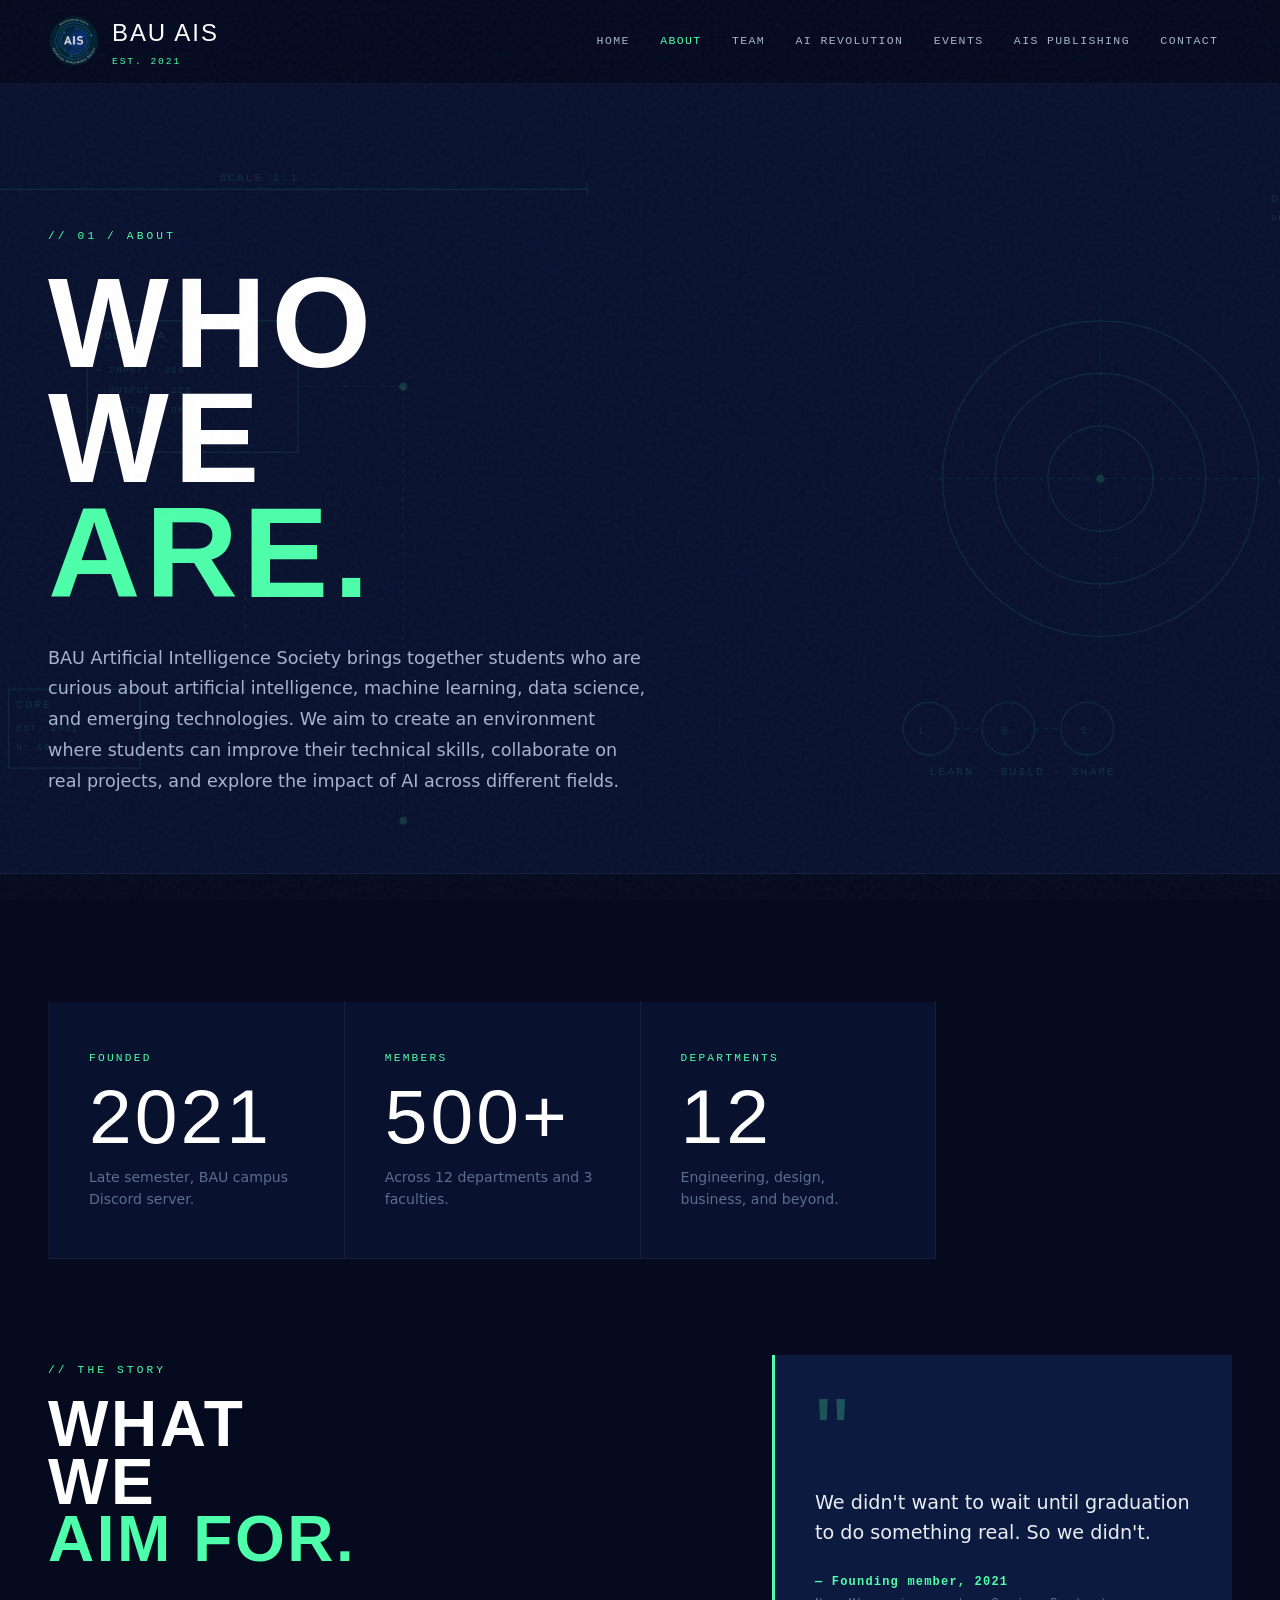
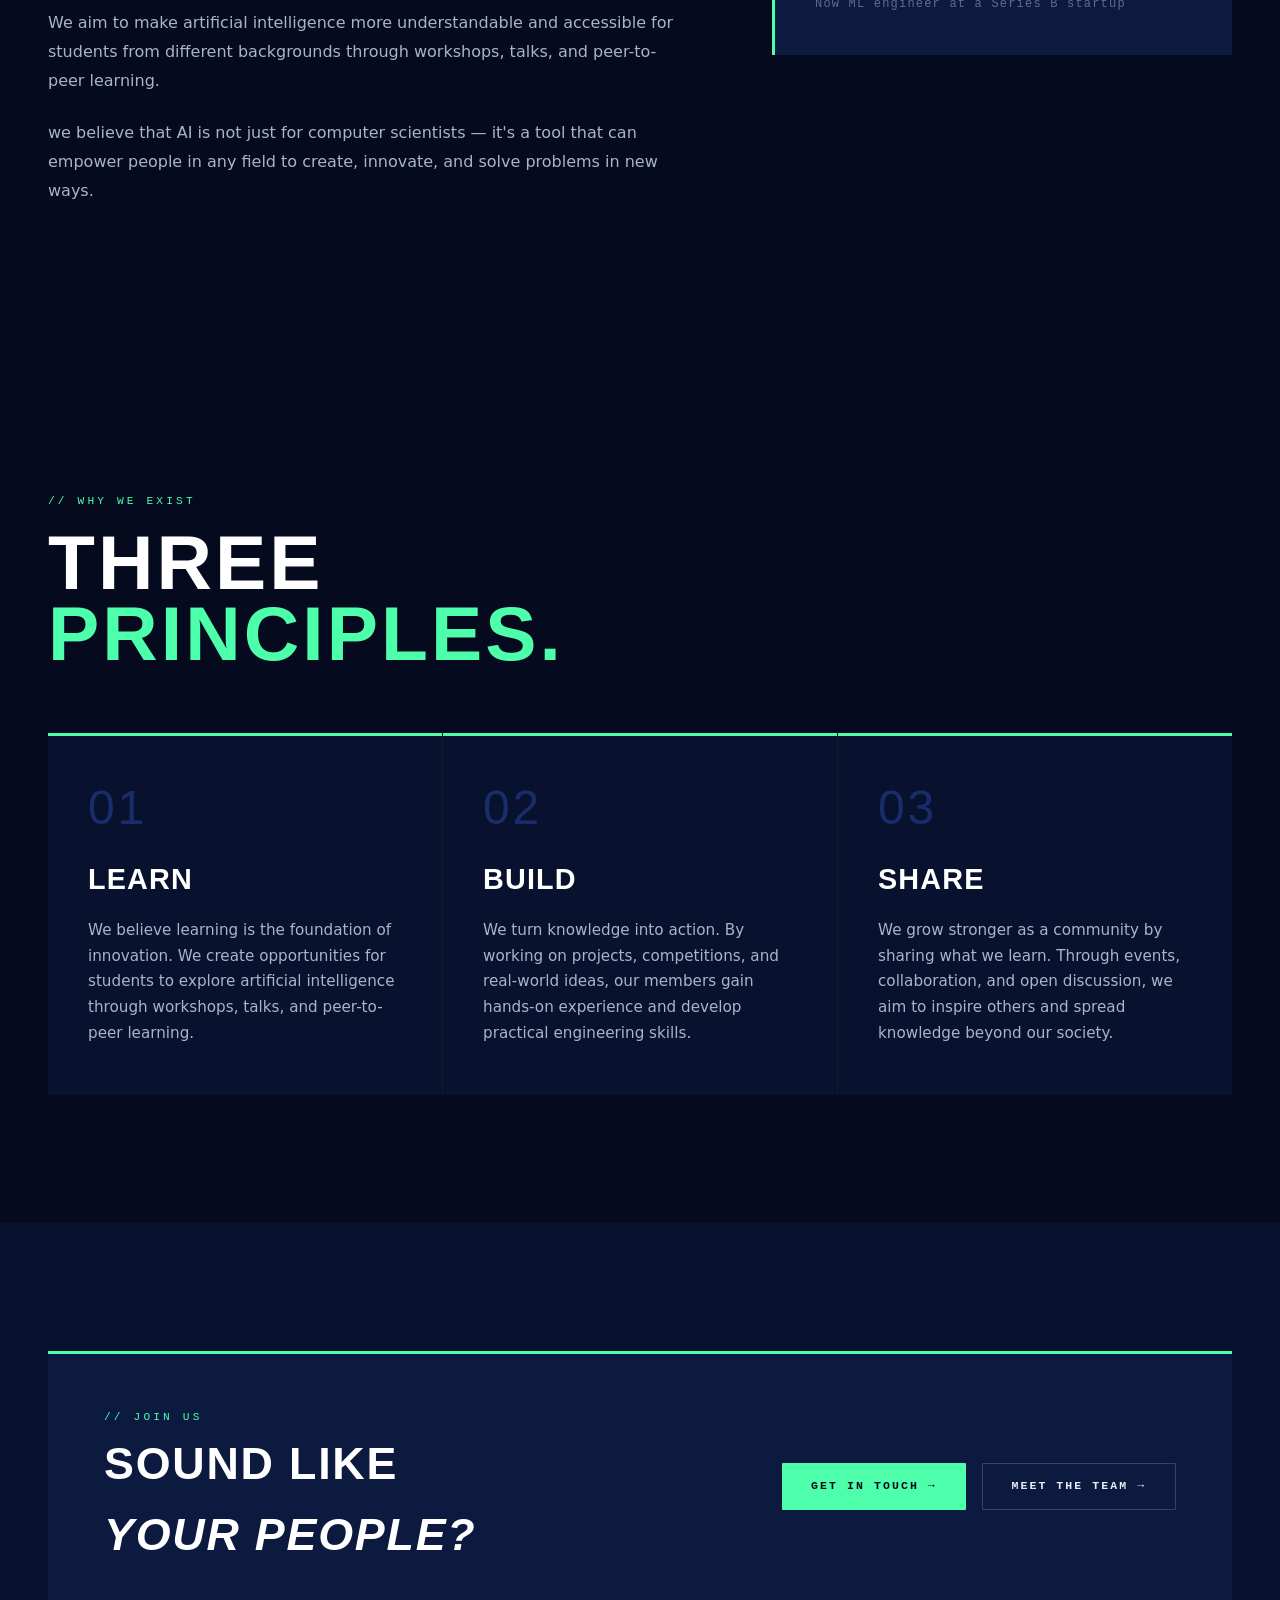
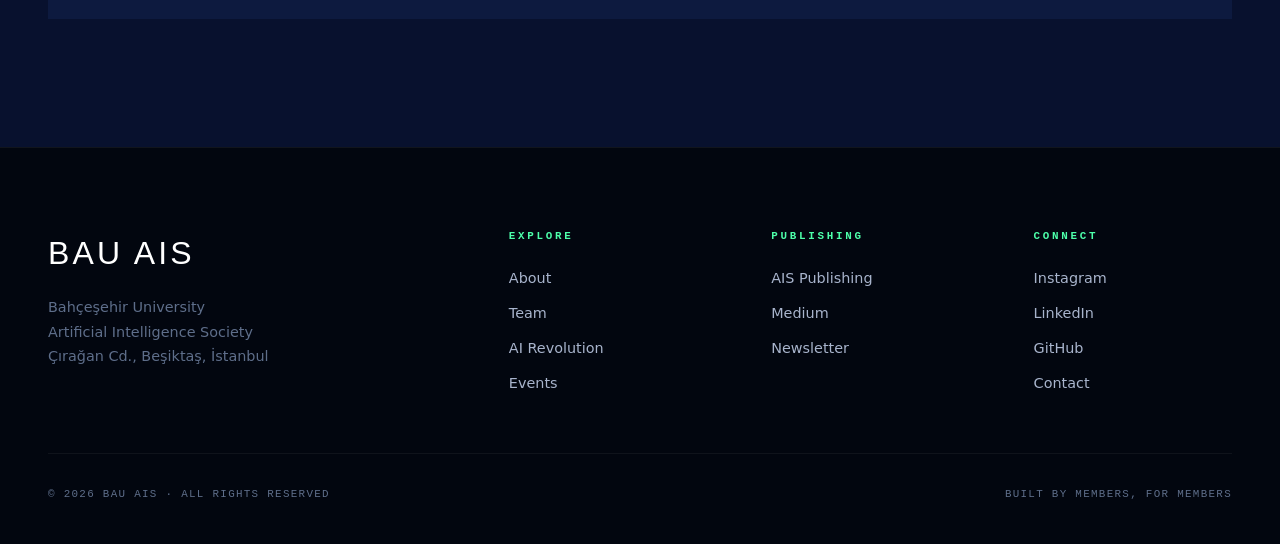
==== about.html @ 6ab99674 "Initial commit: BAU AIS website" ====
<!DOCTYPE html>
<html lang="en">
<head>
<meta charset="UTF-8">
<meta name="viewport" content="width=device-width, initial-scale=1.0">
<title>About — BAU AIS</title>
<link rel="stylesheet" href="styles.css">
<link rel="stylesheet" href="inner.css">
</head>
<body>
<header class="site-header">
  <div class="header-inner">
    <a href="index.html" class="logo">
      <span class="logo-mark"><img src="assets/logo.png" alt="BAU AIS"></span>
      <span>BAU AIS<small>Est. 2021</small></span>
    </a>
    <button class="nav-toggle" aria-label="Toggle nav"><svg viewBox="0 0 24 24" fill="none" stroke="currentColor" stroke-width="2"><line x1="3" y1="6" x2="21" y2="6"/><line x1="3" y1="12" x2="21" y2="12"/><line x1="3" y1="18" x2="21" y2="18"/></svg></button>
    <nav class="nav">
      <a href="index.html">Home</a><a href="about.html">About</a><a href="team.html">Team</a><a href="ai-revolution.html">AI Revolution</a><a href="events.html">Events</a><a href="publishing.html">AIS Publishing</a><a href="contact.html">Contact</a>
    </nav>
  </div>
</header>
<main>
  <!-- Blueprint background animation styles -->
  <style>
    .page-hero { position: relative; overflow: hidden; }
    .blueprint-bg {
      position: absolute; inset: 0; z-index: 0; pointer-events: none;
      opacity: 0.5;
    }
    .blueprint-bg svg { width: 100%; height: 100%; }
    .bp-line { stroke: rgba(77,255,170,0.15); stroke-width: 1; fill: none; stroke-dasharray: 3 4; }
    .bp-line-solid { stroke: rgba(77,255,170,0.18); stroke-width: 1; fill: none; }
    .bp-circle { stroke: rgba(77,255,170,0.2); stroke-width: 1; fill: none; }
    .bp-circle-fill { fill: rgba(77,255,170,0.3); }
    .bp-text { fill: rgba(77,255,170,0.25); font-family: 'JetBrains Mono', monospace; font-size: 9px; letter-spacing: 0.15em; text-transform: uppercase; }
    .bp-rotate-slow { transform-origin: center; animation: bpRotate 60s linear infinite; }
    .bp-rotate-rev { transform-origin: center; animation: bpRotate 80s linear infinite reverse; }
    .bp-pulse { animation: bpPulse 3s ease-in-out infinite; }
    @keyframes bpRotate { to { transform: rotate(360deg); } }
    @keyframes bpPulse { 0%,100% { opacity: 0.4; } 50% { opacity: 1; } }
    .page-hero > .container { position: relative; z-index: 1; }
  </style>

  <section class="page-hero">
    <div class="blueprint-bg">
      <svg viewBox="0 0 1200 600" preserveAspectRatio="xMidYMid slice" xmlns="http://www.w3.org/2000/svg">
        <!-- Grid -->
        <defs>
          <pattern id="bp-grid" width="60" height="60" patternUnits="userSpaceOnUse">
            <path d="M 60 0 L 0 0 0 60" fill="none" stroke="rgba(77,255,170,0.06)" stroke-width="0.5"/>
          </pattern>
        </defs>
        <rect width="1200" height="600" fill="url(#bp-grid)"/>

        <!-- Crosshair right side -->
        <g transform="translate(950,300)">
          <g class="bp-rotate-slow">
            <circle cx="0" cy="0" r="120" class="bp-circle"/>
            <circle cx="0" cy="0" r="80" class="bp-circle"/>
            <circle cx="0" cy="0" r="40" class="bp-circle"/>
            <line x1="-130" y1="0" x2="130" y2="0" class="bp-line"/>
            <line x1="0" y1="-130" x2="0" y2="130" class="bp-line"/>
          </g>
          <circle cx="0" cy="0" r="3" class="bp-circle-fill bp-pulse"/>
          <text x="135" y="5" class="bp-text">CENTER · 0,0</text>
        </g>

        <!-- Left side schematic -->
        <g transform="translate(180,180)">
          <rect x="0" y="0" width="160" height="100" class="bp-line-solid"/>
          <line x1="0" y1="20" x2="160" y2="20" class="bp-line"/>
          <text x="6" y="14" class="bp-text">MODULE_A</text>
          <text x="6" y="40" class="bp-text" style="font-size:7px">→ INPUT  : 256</text>
          <text x="6" y="55" class="bp-text" style="font-size:7px">→ OUTPUT : 128</text>
          <text x="6" y="70" class="bp-text" style="font-size:7px">→ STATUS : OK</text>
          <text x="6" y="85" class="bp-text" style="font-size:7px">→ V 2.1.0</text>
          <!-- Connections -->
          <line x1="160" y1="50" x2="240" y2="50" class="bp-line"/>
          <line x1="240" y1="50" x2="240" y2="380" class="bp-line"/>
          <circle cx="240" cy="50" r="3" class="bp-circle-fill"/>
          <circle cx="240" cy="380" r="3" class="bp-circle-fill"/>
        </g>

        <!-- Bottom left node -->
        <g transform="translate(120,460)">
          <rect x="0" y="0" width="100" height="60" class="bp-line-solid"/>
          <text x="6" y="14" class="bp-text">CORE</text>
          <text x="6" y="32" class="bp-text" style="font-size:7px">EST. 2021</text>
          <text x="6" y="46" class="bp-text" style="font-size:7px">N: 60+</text>
          <line x1="100" y1="30" x2="180" y2="30" class="bp-line"/>
          <line x1="180" y1="30" x2="180" y2="-100" class="bp-line"/>
        </g>

        <!-- Dimension lines at top -->
        <g transform="translate(60,80)">
          <line x1="0" y1="0" x2="500" y2="0" class="bp-line-solid"/>
          <line x1="0" y1="-5" x2="0" y2="5" class="bp-line-solid"/>
          <line x1="500" y1="-5" x2="500" y2="5" class="bp-line-solid"/>
          <text x="220" y="-6" class="bp-text">SCALE 1:1</text>
        </g>

        <!-- Coordinate marker -->
        <g transform="translate(1080,90)">
          <text x="0" y="0" class="bp-text">DWG.01 · ABOUT</text>
          <text x="0" y="14" class="bp-text" style="font-size:7px">REV.2026.04</text>
        </g>

        <!-- Bottom right schematic -->
        <g transform="translate(820,490)">
          <circle cx="0" cy="0" r="20" class="bp-circle"/>
          <circle cx="60" cy="0" r="20" class="bp-circle"/>
          <circle cx="120" cy="0" r="20" class="bp-circle"/>
          <line x1="20" y1="0" x2="40" y2="0" class="bp-line"/>
          <line x1="80" y1="0" x2="100" y2="0" class="bp-line"/>
          <text x="-8" y="4" class="bp-text" style="font-size:8px">L</text>
          <text x="55" y="4" class="bp-text" style="font-size:8px">B</text>
          <text x="115" y="4" class="bp-text" style="font-size:8px">S</text>
          <text x="0" y="35" class="bp-text">LEARN · BUILD · SHARE</text>
        </g>
      </svg>
    </div>
    <div class="container">
      <span class="eyebrow">// 01 / About</span>
      <h1>Who<br>We<br><em>Are.</em></h1>
      <p class="lede"> BAU Artificial Intelligence Society brings together students who are curious about
    artificial intelligence, machine learning, data science, and emerging technologies.
    We aim to create an environment where students can improve their technical skills,
    collaborate on real projects, and explore the impact of AI across different fields.
    </p>
    </div>
  </section>

  <section class="section-pad" style="background:var(--navy-900);">
    <div class="container">
      <div class="key-stats reveal-stagger">
        <div class="key-stat"><span class="ks-label">Founded</span><div class="ks-value">2021</div><p class="ks-note">Late semester, BAU campus Discord server.</p></div>
        <div class="key-stat"><span class="ks-label">Members</span><div class="ks-value">500+</div><p class="ks-note">Across 12 departments and 3 faculties.</p></div>
        <div class="key-stat"><span class="ks-label">Departments</span><div class="ks-value">12</div><p class="ks-note">Engineering, design, business, and beyond.</p></div>
      </div>

      <div class="story-grid reveal">
        <div class="story-text">
          <span class="eyebrow">// The Story</span>
          <h2>What<br>We<br><em>Aım For.</em></h2>
          <p> We aim to make artificial intelligence more understandable and accessible
        for students from different backgrounds through workshops, talks, and
        peer-to-peer learning. <strong></strong></p>
          <p>we believe that AI is not just for computer scientists — it's a tool that can empower people in any field to create, innovate, and solve problems in new ways.</p>
        </div>
        <div class="quote-card">
          <span class="quote-mark">"</span>
          <p>We didn't want to wait until graduation to do something real. So we didn't.</p>
          <div class="quote-attr"><strong>— Founding member, 2021</strong><span>Now ML engineer at a Series B startup</span></div>
        </div>
      </div>
    </div>
  </section>
 <!-----
  <section class="section-pad" style="background:var(--navy-800);">
    <div class="container">
      <div class="section-head reveal">
        <span class="eyebrow">// Timeline</span>
        <h2>How We<br><em>Got Here.</em></h2>
      </div>
      <div class="timeline reveal">
        <div class="tl-item"><div class="tl-year">2021</div><div class="tl-card"><h3>Founded</h3><p>Seven students, one Discord server, zero budget. We started with weekly paper readings and somehow kept showing up.</p></div></div>
        <div class="tl-item"><div class="tl-year">2022</div><div class="tl-card"><h3>First Bootcamp</h3><p>Our first ML bootcamp drew 40 students. We realized people were hungry for something practical — not just theory.</p></div></div>
        <div class="tl-item"><div class="tl-year">2024</div><div class="tl-card"><h3>AI Revolution I</h3><p>250 attendees. 10 talks. 3 workshops. We proved a student club could run a serious conference.</p></div></div>
        <div class="tl-item"><div class="tl-year">2025</div><div class="tl-card"><h3>AI Revolution II</h3><p>500+ attendees, 22 talks, 14 sponsors. Speakers from research labs and top Turkish tech companies.</p></div></div>
        <div class="tl-item highlight"><div class="tl-year">2026</div><div class="tl-card"><h3>AI Revolution III — Next.</h3><p>250-seat venue, international speakers, three research tracks. <a href="ai-revolution.html" style="color:var(--green);">See the program →</a></p></div></div>
      </div>
    </div>
  </section>
  ----->
 
  <section class="section-pad" style="background:var(--navy-900);">
    <div class="container">
      <div class="section-head reveal">
        <span class="eyebrow">// Why We Exist</span>
        <h2>Three<br><em>Principles.</em></h2>
      </div>
      <div class="mission-grid reveal-stagger">
        <div class="mission-item"><span class="mission-num">01</span><h3>Learn</h3><p>We believe learning is the foundation of innovation. We create opportunities
        for students to explore artificial intelligence through workshops, talks,
        and peer-to-peer learning.</p></div>
        <div class="mission-item"><span class="mission-num">02</span><h3>Build</h3><p>We turn knowledge into action. By working on projects, competitions, and
        real-world ideas, our members gain hands-on experience and develop practical
        engineering skills.</p></div>
        <div class="mission-item"><span class="mission-num">03</span><h3>Share</h3><p> We grow stronger as a community by sharing what we learn. Through events,
        collaboration, and open discussion, we aim to inspire others and spread
        knowledge beyond our society.</p></div>
      </div>
    </div>
  </section>

  <section class="section-pad" style="background:var(--navy-800);">
    <div class="container">
      <div class="inner-cta reveal">
        <div>
          <span class="eyebrow">// Join Us</span>
          <h2>Sound Like<br><em>Your People?</em></h2>
        </div>
        <div class="cta-actions">
          <a href="contact.html" class="btn-primary">Get in touch →</a>
          <a href="team.html" class="btn-ghost">Meet the team →</a>
        </div>
      </div>
    </div>
  </section>
</main>

<footer class="site-footer">
  <div class="footer-inner">
    <div class="footer-col"><div class="footer-brand">BAU AIS</div><address>Bahçeşehir University<br>Artificial Intelligence Society<br>Çırağan Cd., Beşiktaş, İstanbul</address></div>
    <div class="footer-col"><h4>Explore</h4><ul><li><a href="about.html">About</a></li><li><a href="team.html">Team</a></li><li><a href="ai-revolution.html">AI Revolution</a></li><li><a href="events.html">Events</a></li></ul></div>
    <div class="footer-col"><h4>Publishing</h4><ul><li><a href="publishing.html">AIS Publishing</a></li><li><a href="#">Medium</a></li><li><a href="#">Newsletter</a></li></ul></div>
    <div class="footer-col"><h4>Connect</h4><ul><li><a href="#">Instagram</a></li><li><a href="#">LinkedIn</a></li><li><a href="#">GitHub</a></li><li><a href="contact.html">Contact</a></li></ul></div>
  </div>
  <div class="footer-bottom"><span>© 2026 BAU AIS · All rights reserved</span><span>Built by members, for members</span></div>
</footer>
<script src="main.js"></script>
</body>
</html>
---- styles.css ----
/* ============================================
   BAU AIS — Global Stylesheet
   Font: Bebas Neue (display) + DM Sans (body) + JetBrains Mono
   Palette: Deep navy dominant, electric green accent
   ============================================ */

@import url('https://fonts.googleapis.com/css2?family=Bebas+Neue&family=DM+Sans:wght@300;400;500;600;700&family=JetBrains+Mono:wght@400;500;700&display=swap');

:root {
  /* ── Navy scale (dominant) ── */
  --navy-950: #02060f;
  --navy-900: #050a1f;
  --navy-800: #08112e;
  --navy-700: #0d1a3f;
  --navy-600: #122050;
  --navy-500: #1a2d6b;
  --navy-400: #243680;
  --navy-300: #2e4196;

  /* ── Accent ── */
  --green: #4dffaa;
  --green-dim: #2ecc7a;
  --green-glow: rgba(77,255,170,0.2);

  /* ── Neutrals ── */
  --white: #ffffff;
  --off-white: #e8edf5;
  --gray-300: #a8b4cc;
  --gray-500: #5e6e8a;
  --gray-700: #2d3a52;

  /* ── Typography ── */
  --font-display: 'Bebas Neue', 'Impact', sans-serif;
  --font-body: 'DM Sans', system-ui, sans-serif;
  --font-mono: 'JetBrains Mono', monospace;

  /* ── Layout ── */
  --container: 1280px;
  --gutter: clamp(1.25rem, 4vw, 3rem);
  --header-h: 84px;

  /* ── Easing ── */
  --ease: cubic-bezier(0.65, 0, 0.2, 1);
  --ease-out: cubic-bezier(0.16, 1, 0.3, 1);
}

/* ─────────────────── RESET ─────────────────── */
*, *::before, *::after { margin: 0; padding: 0; box-sizing: border-box; }
html { scroll-behavior: smooth; }
body {
  background: var(--navy-900);
  color: var(--off-white);
  font-family: var(--font-body);
  font-weight: 400;
  line-height: 1.6;
  overflow-x: hidden;
  -webkit-font-smoothing: antialiased;
}
a { color: inherit; text-decoration: none; }
img { display: block; max-width: 100%; }

/* ─────────────────── NOISE GRAIN ─────────────────── */
body::after {
  content: '';
  position: fixed;
  inset: 0;
  pointer-events: none;
  z-index: 9999;
  opacity: 0.04;
  background-image: url("data:image/svg+xml,%3Csvg viewBox='0 0 256 256' xmlns='http://www.w3.org/2000/svg'%3E%3Cfilter id='n'%3E%3CfeTurbulence type='fractalNoise' baseFrequency='0.85' numOctaves='4' stitchTiles='stitch'/%3E%3C/filter%3E%3Crect width='100%25' height='100%25' filter='url(%23n)'/%3E%3C/svg%3E");
}

/* ─────────────────── LAYOUT ─────────────────── */
main { padding-top: var(--header-h); }
.container {
  max-width: var(--container);
  margin: 0 auto;
  padding: 0 var(--gutter);
}
.section-pad { padding: clamp(5rem, 10vw, 9rem) 0; }

/* ─────────────────── HEADER ─────────────────── */
.site-header {
  position: fixed;
  top: 0; left: 0; right: 0;
  z-index: 100;
  height: var(--header-h);
  display: flex;
  align-items: center;
  padding: 0 var(--gutter);
  background: rgba(5, 10, 31, 0.8);
  backdrop-filter: blur(24px) saturate(150%);
  border-bottom: 1px solid rgba(255,255,255,0.04);
  transition: background 0.4s var(--ease), border-color 0.4s;
}
.site-header.scrolled {
  background: rgba(5, 10, 31, 0.97);
  border-bottom-color: rgba(255,255,255,0.08);
}
.header-inner {
  width: 100%;
  max-width: var(--container);
  margin: 0 auto;
  display: flex;
  align-items: center;
  justify-content: space-between;
  gap: 2rem;
}
.logo {
  display: flex;
  align-items: center;
  gap: 0.75rem;
  color: var(--white);
  font-family: var(--font-display);
  font-size: 1.5rem;
  letter-spacing: 0.08em;
}
.logo-mark {
  width: 52px; height: 52px;
  display: grid; place-items: center;
  flex-shrink: 0;
}
.logo-mark svg,
.logo-mark img { width: 100%; height: 100%; object-fit: contain; }
.logo small {
  display: block;
  font-family: var(--font-mono);
  font-size: 0.6rem;
  letter-spacing: 0.2em;
  color: var(--green);
  font-weight: 400;
  margin-top: 2px;
  text-transform: uppercase;
}
.nav { display: flex; align-items: center; gap: 0.2rem; }
.nav a {
  font-family: var(--font-mono);
  font-size: 0.72rem;
  font-weight: 500;
  letter-spacing: 0.12em;
  text-transform: uppercase;
  color: var(--gray-300);
  padding: 0.5rem 0.85rem;
  border-radius: 2px;
  transition: color 0.25s, background 0.25s;
}
.nav a:hover { color: var(--white); background: rgba(255,255,255,0.06); }
.nav a.active { color: var(--green); }
.nav-toggle {
  display: none;
  background: none;
  border: 1px solid rgba(255,255,255,0.15);
  color: var(--off-white);
  padding: 0.5rem 0.65rem;
  border-radius: 2px;
  cursor: pointer;
}
.nav-toggle svg { width: 20px; height: 20px; display: block; }
@media (max-width: 980px) {
  .nav-toggle { display: block; }
  .nav {
    position: fixed;
    top: var(--header-h); left: 0; right: 0;
    flex-direction: column; align-items: stretch; gap: 0;
    background: var(--navy-800);
    border-bottom: 1px solid rgba(255,255,255,0.08);
    padding: 0.5rem var(--gutter) 1rem;
    transform: translateY(-110%);
    transition: transform 0.4s var(--ease);
  }
  .nav.open { transform: translateY(0); }
  .nav a { padding: 0.85rem 0; border-bottom: 1px solid rgba(255,255,255,0.04); border-radius: 0; }
}

/* ─────────────────── PAGE HERO (inner pages) ─────────────────── */
.page-hero {
  padding: clamp(5rem, 12vw, 9rem) 0 clamp(3rem, 6vw, 5rem);
  background: var(--navy-800);
  border-bottom: 1px solid rgba(255,255,255,0.05);
}
.page-hero .eyebrow { display: block; margin-bottom: 1.2rem; }
.page-hero h1 {
  font-family: var(--font-display);
  font-size: clamp(3.5rem, 10vw, 8rem);
  line-height: 0.9;
  letter-spacing: 0.04em;
  color: var(--white);
  text-transform: uppercase;
}
.page-hero h1 em {
  font-style: normal;
  color: var(--green);
}
.page-hero .lede {
  margin-top: 2rem;
  max-width: 600px;
  font-size: clamp(1rem, 1.4vw, 1.1rem);
  color: var(--gray-300);
  line-height: 1.75;
  font-weight: 400;
}

/* ─────────────────── EYEBROW ─────────────────── */
.eyebrow {
  font-family: var(--font-mono);
  font-size: 0.7rem;
  letter-spacing: 0.28em;
  color: var(--green);
  text-transform: uppercase;
  font-weight: 500;
}

/* ─────────────────── SECTION HEAD ─────────────────── */
.section-head { margin-bottom: 4rem; }
.section-head h2 {
  font-family: var(--font-display);
  font-size: clamp(2.5rem, 6vw, 5rem);
  letter-spacing: 0.04em;
  line-height: 0.92;
  color: var(--white);
  text-transform: uppercase;
  margin-top: 1rem;
}
.section-head h2 em { font-style: normal; color: var(--green); }
.section-head p {
  margin-top: 1.5rem;
  max-width: 560px;
  color: var(--gray-300);
  font-size: 1rem;
  line-height: 1.7;
}

/* ─────────────────── BUTTONS ─────────────────── */
.btn-primary, .btn-ghost {
  display: inline-flex;
  align-items: center;
  gap: 0.6rem;
  padding: 0.85rem 1.8rem;
  font-family: var(--font-mono);
  font-size: 0.72rem;
  font-weight: 700;
  letter-spacing: 0.18em;
  text-transform: uppercase;
  border: none;
  cursor: pointer;
  transition: all 0.3s var(--ease);
  border-radius: 1px;
}
.btn-primary {
  background: var(--green);
  color: var(--navy-900);
}
.btn-primary:hover {
  background: #fff;
  transform: translateY(-2px);
  box-shadow: 0 8px 32px var(--green-glow);
}
.btn-ghost {
  background: transparent;
  color: var(--off-white);
  border: 1px solid rgba(255,255,255,0.18);
}
.btn-ghost:hover {
  border-color: var(--green);
  color: var(--green);
  transform: translateY(-2px);
}

/* ─────────────────── FOOTER ─────────────────── */
.site-footer {
  background: var(--navy-950);
  border-top: 1px solid rgba(255,255,255,0.06);
  padding: 5rem var(--gutter) 2.5rem;
}
.footer-inner {
  max-width: var(--container);
  margin: 0 auto;
  display: grid;
  grid-template-columns: 2fr 1fr 1fr 1fr;
  gap: 3rem 4rem;
}
@media (max-width: 768px) { .footer-inner { grid-template-columns: 1fr 1fr; gap: 2rem; } }
.footer-brand {
  font-family: var(--font-display);
  font-size: 2rem;
  letter-spacing: 0.1em;
  color: var(--white);
  margin-bottom: 1rem;
}
.footer-col p, .footer-col address {
  color: var(--gray-500);
  font-size: 0.9rem;
  line-height: 1.7;
  font-style: normal;
}
.footer-col h4 {
  font-family: var(--font-mono);
  font-size: 0.68rem;
  letter-spacing: 0.25em;
  color: var(--green);
  text-transform: uppercase;
  margin-bottom: 1.2rem;
  font-weight: 700;
}
.footer-col ul { list-style: none; }
.footer-col li { margin-bottom: 0.6rem; }
.footer-col a { color: var(--gray-300); font-size: 0.9rem; transition: color 0.2s; }
.footer-col a:hover { color: var(--green); }
.footer-bottom {
  max-width: var(--container);
  margin: 3rem auto 0;
  padding-top: 2rem;
  border-top: 1px solid rgba(255,255,255,0.05);
  display: flex;
  justify-content: space-between;
  flex-wrap: wrap;
  gap: 1rem;
  font-family: var(--font-mono);
  font-size: 0.68rem;
  letter-spacing: 0.12em;
  color: var(--gray-500);
  text-transform: uppercase;
}

/* ─────────────────── LIVE DOT ─────────────────── */
.live-dot {
  display: inline-block;
  width: 7px; height: 7px;
  border-radius: 50%;
  background: var(--green);
  box-shadow: 0 0 10px var(--green);
  animation: blink 2s ease-in-out infinite;
  vertical-align: middle;
}
@keyframes blink {
  0%, 100% { opacity: 1; }
  50% { opacity: 0.3; }
}

/* ─────────────────── REVEAL ─────────────────── */
.reveal {
  opacity: 0;
  transform: translateY(36px);
  transition: opacity 0.9s var(--ease-out), transform 0.9s var(--ease-out);
}
.reveal.in { opacity: 1; transform: none; }
.reveal-stagger > * {
  opacity: 0;
  transform: translateY(24px);
  transition: opacity 0.8s var(--ease-out), transform 0.8s var(--ease-out);
}
.reveal-stagger.in > * { opacity: 1; transform: none; }
.reveal-stagger.in > *:nth-child(1) { transition-delay: 0.05s; }
.reveal-stagger.in > *:nth-child(2) { transition-delay: 0.15s; }
.reveal-stagger.in > *:nth-child(3) { transition-delay: 0.25s; }
.reveal-stagger.in > *:nth-child(4) { transition-delay: 0.35s; }
.reveal-stagger.in > *:nth-child(5) { transition-delay: 0.45s; }
.reveal-stagger.in > *:nth-child(6) { transition-delay: 0.55s; }

/* ─────────────────── SCROLLBAR ─────────────────── */
::-webkit-scrollbar { width: 6px; }
::-webkit-scrollbar-track { background: var(--navy-900); }
::-webkit-scrollbar-thumb { background: var(--navy-500); border-radius: 0; }
::-webkit-scrollbar-thumb:hover { background: var(--green); }
::selection { background: var(--green); color: var(--navy-900); }
---- inner.css ----
/* ============================================
   BAU AIS — Inner pages shared styles
   ============================================ */

/* ─────────────────── ABOUT — KEY STATS ─────────────────── */
.key-stats {
  display: grid;
  grid-template-columns: repeat(4, 1fr);
  border-left: 1px solid rgba(255,255,255,0.06);
  margin-bottom: 6rem;
}
@media (max-width: 900px) { .key-stats { grid-template-columns: 1fr 1fr; } }
.key-stat {
  padding: 3rem 2.5rem;
  border-right: 1px solid rgba(255,255,255,0.06);
  border-bottom: 1px solid rgba(255,255,255,0.06);
  background: var(--navy-800);
  transition: background 0.3s;
}
.key-stat:hover { background: var(--navy-700); }
.ks-value {
  font-family: var(--font-display);
  font-size: clamp(3rem, 6vw, 5.5rem);
  letter-spacing: 0.04em;
  line-height: 1;
  color: var(--white);
}
.ks-label {
  font-family: var(--font-mono);
  font-size: 0.7rem;
  letter-spacing: 0.2em;
  text-transform: uppercase;
  color: var(--green);
  margin-bottom: 0.6rem;
  display: block;
}
.ks-note { color: var(--gray-500); font-size: 0.88rem; margin-top: 0.8rem; line-height: 1.5; }

/* ─────────────────── ABOUT — STORY ─────────────────── */
.story-grid {
  display: grid;
  grid-template-columns: 1.4fr 1fr;
  gap: 5rem;
  align-items: start;
}
@media (max-width: 900px) { .story-grid { grid-template-columns: 1fr; gap: 3rem; } }
.story-text h2 {
  font-family: var(--font-display);
  font-size: clamp(2.5rem, 5vw, 4.5rem);
  letter-spacing: 0.04em;
  line-height: 0.9;
  color: var(--white);
  text-transform: uppercase;
  margin: 1rem 0 2.5rem;
}
.story-text h2 em { font-style: normal; color: var(--green); }
.story-text p { color: var(--gray-300); font-size: 1rem; line-height: 1.8; margin-bottom: 1.5rem; }
.story-text strong { color: var(--off-white); font-weight: 600; }

.quote-card {
  background: var(--navy-700);
  border-left: 3px solid var(--green);
  padding: 2.5rem;
  position: relative;
}
.quote-mark {
  font-family: var(--font-display);
  font-size: 6rem;
  line-height: 0.8;
  color: var(--green);
  opacity: 0.25;
  display: block;
  margin-bottom: 1rem;
}
.quote-card p {
  font-size: 1.2rem;
  line-height: 1.6;
  color: var(--off-white);
  font-weight: 500;
  margin-bottom: 1.5rem;
}
.quote-attr { font-family: var(--font-mono); font-size: 0.75rem; letter-spacing: 0.1em; }
.quote-attr strong { color: var(--green); }
.quote-attr span { color: var(--gray-500); display: block; margin-top: 0.2rem; }

/* ─────────────────── ABOUT — TIMELINE ─────────────────── */
.tl-item {
  display: grid;
  grid-template-columns: 120px 1fr;
  gap: 3rem;
  padding: 2.5rem 0;
  border-top: 1px solid rgba(255,255,255,0.06);
  transition: padding 0.3s;
}
.tl-item:last-child { border-bottom: 1px solid rgba(255,255,255,0.06); }
.tl-item:hover { padding-left: 1rem; }
.tl-item.highlight .tl-year { color: var(--green); }
.tl-item.highlight .tl-card h3 { color: var(--green); }
.tl-year {
  font-family: var(--font-display);
  font-size: 2.5rem;
  letter-spacing: 0.04em;
  color: var(--navy-400);
  align-self: start;
  line-height: 1;
}
.tl-card h3 {
  font-family: var(--font-display);
  font-size: 1.8rem;
  letter-spacing: 0.04em;
  color: var(--white);
  text-transform: uppercase;
  margin-bottom: 0.5rem;
}
.tl-card p { color: var(--gray-300); line-height: 1.65; font-size: 0.95rem; }
@media (max-width: 640px) { .tl-item { grid-template-columns: 1fr; gap: 0.8rem; } }

/* ─────────────────── ABOUT — MISSION ─────────────────── */
.mission-grid {
  display: grid;
  grid-template-columns: repeat(3, 1fr);
  gap: 1px;
  background: rgba(255,255,255,0.06);
}
@media (max-width: 900px) { .mission-grid { grid-template-columns: 1fr; } }
.mission-item {
  padding: 3rem 2.5rem;
  background: var(--navy-800);
  border-top: 3px solid var(--green);
  transition: background 0.3s;
}
.mission-item:hover { background: var(--navy-700); }
.mission-num {
  font-family: var(--font-display);
  font-size: 3rem;
  letter-spacing: 0.06em;
  color: var(--navy-500);
  display: block;
  line-height: 1;
  margin-bottom: 1.5rem;
}
.mission-item h3 {
  font-family: var(--font-display);
  font-size: 1.8rem;
  letter-spacing: 0.04em;
  color: var(--white);
  text-transform: uppercase;
  margin-bottom: 1rem;
}
.mission-item p { color: var(--gray-300); line-height: 1.7; font-size: 0.95rem; }

/* ─────────────────── INNER CTA ─────────────────── */
.inner-cta {
  display: flex;
  align-items: center;
  justify-content: space-between;
  gap: 2rem;
  padding: 3rem 3.5rem;
  background: var(--navy-700);
  border-top: 3px solid var(--green);
  flex-wrap: wrap;
}
.inner-cta h2 {
  font-family: var(--font-display);
  font-size: clamp(1.8rem, 3.5vw, 3rem);
  letter-spacing: 0.04em;
  color: var(--white);
  text-transform: uppercase;
}
.cta-actions { display: flex; gap: 1rem; flex-wrap: wrap; }

/* ─────────────────── TEAM ─────────────────── */
.team-grid {
  display: grid;
  grid-template-columns: repeat(auto-fill, minmax(260px, 1fr));
  gap: 1px;
  background: rgba(255,255,255,0.06);
}
.team-card {
  background: var(--navy-800);
  padding: 2.5rem 2rem;
  transition: background 0.3s;
  position: relative;
  overflow: hidden;
}
.team-card::before {
  content: '';
  position: absolute;
  top: 0; left: 0; right: 0;
  height: 3px;
  background: var(--green);
  transform: scaleX(0);
  transform-origin: left;
  transition: transform 0.4s var(--ease);
}
.team-card:hover { background: var(--navy-700); }
.team-card:hover::before { transform: scaleX(1); }
.tc-avatar {
  width: 72px; height: 72px;
  border-radius: 0;
  background: var(--navy-600);
  border: 1px solid rgba(255,255,255,0.08);
  display: grid;
  place-items: center;
  font-family: var(--font-display);
  font-size: 1.8rem;
  letter-spacing: 0.04em;
  color: var(--green);
  margin-bottom: 1.5rem;
}
.tc-name { font-family: var(--font-display); font-size: 1.5rem; letter-spacing: 0.04em; color: var(--white); margin-bottom: 0.2rem; text-transform: uppercase; }
.tc-role { font-family: var(--font-mono); font-size: 0.68rem; letter-spacing: 0.15em; color: var(--green); text-transform: uppercase; margin-bottom: 1rem; }
.tc-bio { color: var(--gray-300); font-size: 0.88rem; line-height: 1.6; margin-bottom: 1.2rem; }
.tc-links { display: flex; gap: 0.6rem; }
.tc-links a {
  display: grid; place-items: center;
  width: 30px; height: 30px;
  border: 1px solid rgba(255,255,255,0.1);
  color: var(--gray-500);
  transition: all 0.25s;
}
.tc-links a:hover { color: var(--green); border-color: var(--green); }
.tc-links svg { width: 13px; height: 13px; }
.team-section-title {
  font-family: var(--font-display);
  font-size: clamp(1.5rem, 3vw, 2.5rem);
  letter-spacing: 0.06em;
  color: var(--white);
  text-transform: uppercase;
  margin: 5rem 0 1px;
  padding: 2rem 2.5rem;
  background: var(--navy-700);
  border-left: 3px solid var(--green);
  display: flex;
  align-items: baseline;
  justify-content: space-between;
  gap: 1rem;
}
.team-section-title small {
  font-family: var(--font-mono);
  font-size: 0.68rem;
  font-weight: 400;
  letter-spacing: 0.18em;
  color: var(--green);
  text-transform: uppercase;
}

/* ─────────────────── AI REVOLUTION ─────────────────── */
.summit-hero { background: var(--navy-800); }
.summit-bg::before {
  content: '';
  position: absolute;
  inset: 0;
  background-image:
    linear-gradient(rgba(255,255,255,0.025) 1px, transparent 1px),
    linear-gradient(90deg, rgba(255,255,255,0.025) 1px, transparent 1px);
  background-size: 60px 60px;
}
.summit-meta {
  display: flex;
  gap: 0;
  flex-wrap: wrap;
  margin-top: 3rem;
  border: 1px solid rgba(255,255,255,0.07);
  border-left: none;
}
.sm-item {
  display: flex;
  flex-direction: column;
  padding: 1.5rem 2rem;
  border-left: 1px solid rgba(255,255,255,0.07);
  border-right: none;
}
.sm-item strong {
  font-family: var(--font-mono);
  font-size: 0.65rem;
  letter-spacing: 0.22em;
  color: var(--gray-500);
  text-transform: uppercase;
  font-weight: 400;
  margin-bottom: 0.4rem;
}
.sm-item span {
  font-family: var(--font-display);
  font-size: 1.5rem;
  letter-spacing: 0.04em;
  color: var(--white);
}

.tracks {
  display: grid;
  grid-template-columns: repeat(3, 1fr);
  gap: 1px;
  background: rgba(255,255,255,0.06);
}
@media (max-width: 900px) { .tracks { grid-template-columns: 1fr; } }
.track {
  padding: 2.5rem 2.5rem;
  background: var(--navy-800);
  border-top: 3px solid var(--green);
  transition: background 0.3s;
}
.track:hover { background: var(--navy-700); }
.track-tag {
  font-family: var(--font-mono);
  font-size: 0.68rem;
  letter-spacing: 0.2em;
  color: var(--green);
  text-transform: uppercase;
  margin-bottom: 1rem;
  display: block;
}
.track h3 {
  font-family: var(--font-display);
  font-size: 1.8rem;
  letter-spacing: 0.04em;
  color: var(--white);
  text-transform: uppercase;
  margin-bottom: 1rem;
}
.track p { color: var(--gray-300); font-size: 0.92rem; line-height: 1.65; margin-bottom: 1rem; }
.track ul { list-style: none; padding: 0; }
.track li {
  color: var(--gray-500);
  font-size: 0.88rem;
  padding: 0.5rem 0;
  border-top: 1px solid rgba(255,255,255,0.05);
  display: flex;
  align-items: baseline;
  gap: 0.5rem;
}
.track li::before { content: '—'; color: var(--green); flex-shrink: 0; font-size: 0.75rem; }

.past-summit {
  display: grid;
  grid-template-columns: 160px 1fr;
  gap: 4rem;
  padding: 3.5rem 0;
  border-top: 1px solid rgba(255,255,255,0.06);
}
.past-summit:last-child { border-bottom: 1px solid rgba(255,255,255,0.06); }
@media (max-width: 768px) { .past-summit { grid-template-columns: 1fr; gap: 1.5rem; } }
.ps-year {
  font-family: var(--font-display);
  font-size: 5rem;
  letter-spacing: 0.04em;
  color: var(--navy-500);
  line-height: 0.9;
}
.ps-content h3 {
  font-family: var(--font-display);
  font-size: clamp(1.8rem, 3.5vw, 2.8rem);
  letter-spacing: 0.04em;
  color: var(--white);
  text-transform: uppercase;
  margin-bottom: 1rem;
}
.ps-content p { color: var(--gray-300); font-size: 0.98rem; line-height: 1.7; margin-bottom: 1.5rem; }
.ps-stats { display: flex; gap: 2rem; flex-wrap: wrap; }
.ps-stats div { display: flex; flex-direction: column; gap: 0.2rem; }
.ps-stats strong {
  font-family: var(--font-display);
  font-size: 2rem;
  letter-spacing: 0.04em;
  color: var(--green);
}
.ps-stats span {
  font-family: var(--font-mono);
  font-size: 0.68rem;
  letter-spacing: 0.15em;
  color: var(--gray-500);
  text-transform: uppercase;
}

/* ─────────────────── EVENTS ─────────────────── */
.events-gallery {
  display: grid;
  grid-template-columns: repeat(12, 1fr);
  gap: 1px;
  background: rgba(255,255,255,0.06);
}
.ev-card {
  position: relative;
  overflow: hidden;
  min-height: 260px;
  display: flex;
  align-items: flex-end;
  cursor: pointer;
  transition: none;
}
.ev-card:hover .ev-bg { transform: scale(1.04); }
.ev-card:hover .ev-overlay { opacity: 0.5; }
.ev-bg {
  position: absolute;
  inset: 0;
  transition: transform 0.6s var(--ease);
}
.ev-overlay {
  position: absolute;
  inset: 0;
  background: linear-gradient(180deg, transparent 20%, rgba(5,10,31,0.97) 100%);
  opacity: 0.9;
  transition: opacity 0.4s;
  z-index: 1;
}
.ev-content { position: relative; z-index: 2; padding: 1.5rem; width: 100%; }
.ev-tag {
  display: inline-block;
  font-family: var(--font-mono);
  font-size: 0.62rem;
  letter-spacing: 0.2em;
  text-transform: uppercase;
  padding: 0.25rem 0.5rem;
  border: 1px solid currentColor;
  margin-bottom: 0.6rem;
}
.ev-title {
  font-family: var(--font-display);
  font-size: 1.6rem;
  letter-spacing: 0.04em;
  color: var(--white);
  text-transform: uppercase;
  margin-bottom: 0.3rem;
}
.ev-date { font-family: var(--font-mono); font-size: 0.7rem; letter-spacing: 0.15em; color: var(--green); margin-bottom: 0.5rem; }
.ev-desc { color: var(--gray-300); font-size: 0.88rem; line-height: 1.5; }

.ev-card.span-6 { grid-column: span 6; min-height: 400px; }
.ev-card.span-4 { grid-column: span 4; }
.ev-card.span-8 { grid-column: span 8; min-height: 340px; }
.ev-card.span-3 { grid-column: span 3; }
.ev-card.span-12 { grid-column: span 12; min-height: 400px; }
@media (max-width: 900px) {
  .ev-card.span-6, .ev-card.span-4, .ev-card.span-8, .ev-card.span-3, .ev-card.span-12 { grid-column: span 12; }
}

.event-filters { display: flex; gap: 0.5rem; flex-wrap: wrap; margin-bottom: 2rem; }
.filter-pill {
  font-family: var(--font-mono);
  font-size: 0.68rem;
  letter-spacing: 0.15em;
  text-transform: uppercase;
  padding: 0.5rem 1rem;
  background: transparent;
  color: var(--gray-500);
  border: 1px solid rgba(255,255,255,0.1);
  cursor: pointer;
  transition: all 0.25s;
}
.filter-pill:hover { color: var(--off-white); border-color: rgba(255,255,255,0.25); }
.filter-pill.active { background: var(--green); color: var(--navy-900); border-color: var(--green); }

/* ─────────────────── PUBLISHING ─────────────────── */
.pub-page { --pub-paper: #eeeae0; --pub-ink: #12171f; }
.journal-feature {
  display: grid;
  grid-template-columns: 1.4fr 1fr;
  gap: 0;
  background: var(--pub-paper);
  color: var(--pub-ink);
  border-top: 4px solid var(--pub-ink);
  margin-bottom: 4rem;
}
@media (max-width: 900px) { .journal-feature { grid-template-columns: 1fr; } }
.journal-body { padding: 3rem 3rem 3rem 3rem; }
.journal-meta {
  font-family: var(--font-mono);
  font-size: 0.68rem;
  letter-spacing: 0.18em;
  text-transform: uppercase;
  color: #666;
  display: flex;
  gap: 1.5rem;
  margin-bottom: 1.5rem;
  flex-wrap: wrap;
}
.journal-meta span:first-child { color: var(--pub-ink); font-weight: 700; }
.journal-feature h2 {
  font-family: var(--font-display);
  font-size: clamp(2rem, 4vw, 3.5rem);
  letter-spacing: 0.03em;
  line-height: 0.95;
  color: var(--pub-ink);
  text-transform: uppercase;
  margin-bottom: 1.5rem;
}
.journal-feature .lede {
  font-size: 1.1rem;
  line-height: 1.6;
  color: #333;
  margin-bottom: 1.5rem;
  font-style: italic;
}
.journal-feature .body p { color: #2a2a2a; font-size: 0.95rem; line-height: 1.7; margin-bottom: 1rem; }
.journal-author {
  padding-top: 1.5rem;
  border-top: 1px solid rgba(0,0,0,0.12);
  margin-top: 1rem;
}
.journal-author strong { font-weight: 700; color: var(--pub-ink); display: block; }
.journal-author span { font-family: var(--font-mono); font-size: 0.75rem; color: #666; letter-spacing: 0.05em; }
.journal-aside {
  border-left: 1px solid rgba(0,0,0,0.12);
  padding: 3rem 2.5rem;
  display: flex;
  flex-direction: column;
  gap: 2rem;
  background: #e8e4d8;
}
@media (max-width: 900px) { .journal-aside { border-left: none; border-top: 1px solid rgba(0,0,0,0.12); } }
.journal-aside h4 {
  font-family: var(--font-mono);
  font-size: 0.68rem;
  letter-spacing: 0.22em;
  text-transform: uppercase;
  color: #555;
  margin-bottom: 0.5rem;
}
.journal-aside ul { list-style: none; padding: 0; }
.journal-aside li {
  padding: 0.7rem 0;
  border-top: 1px solid rgba(0,0,0,0.08);
  font-size: 0.95rem;
  color: var(--pub-ink);
  line-height: 1.4;
}
.journal-aside li small {
  display: block;
  font-family: var(--font-mono);
  font-size: 0.66rem;
  letter-spacing: 0.12em;
  color: #777;
  margin-top: 0.25rem;
  text-transform: uppercase;
}

.article-list { display: flex; flex-direction: column; }
.article-row {
  display: grid;
  grid-template-columns: 80px 1fr auto;
  gap: 2rem;
  padding: 2rem 1rem;
  border-top: 1px solid rgba(255,255,255,0.06);
  align-items: start;
  transition: background 0.3s, padding-left 0.3s;
  color: inherit;
}
.article-row:last-child { border-bottom: 1px solid rgba(255,255,255,0.06); }
.article-row:hover { background: var(--navy-800); padding-left: 2rem; }
.article-row:hover .article-title { color: var(--green); }
.article-row:hover .article-arrow { transform: translateX(6px); color: var(--green); }
.article-num {
  font-family: var(--font-display);
  font-size: 1.5rem;
  letter-spacing: 0.06em;
  color: var(--navy-400);
}
.article-meta {
  font-family: var(--font-mono);
  font-size: 0.68rem;
  letter-spacing: 0.15em;
  color: var(--gray-500);
  text-transform: uppercase;
  margin-bottom: 0.8rem;
  display: flex;
  gap: 1.5rem;
}
.article-meta .cat { color: var(--green); }
.article-title {
  font-family: var(--font-display);
  font-size: clamp(1.3rem, 2.5vw, 2rem);
  letter-spacing: 0.03em;
  line-height: 0.95;
  color: var(--off-white);
  text-transform: uppercase;
  margin-bottom: 0.6rem;
  transition: color 0.25s;
}
.article-excerpt { color: var(--gray-500); font-size: 0.9rem; line-height: 1.6; max-width: 580px; }
.article-arrow { color: var(--gray-700); font-family: var(--font-mono); font-size: 1.1rem; align-self: center; transition: transform 0.25s, color 0.25s; }
@media (max-width: 768px) { .article-row { grid-template-columns: 1fr; gap: 0.5rem; } .article-arrow { display: none; } }

.pub-categories {
  display: grid;
  grid-template-columns: repeat(4, 1fr);
  gap: 1px;
  background: rgba(255,255,255,0.06);
  margin-bottom: 4rem;
}
@media (max-width: 768px) { .pub-categories { grid-template-columns: 1fr 1fr; } }
.pub-cat {
  background: var(--navy-800);
  padding: 2.5rem 2rem;
  text-align: left;
  cursor: pointer;
  transition: background 0.3s;
  display: block;
}
.pub-cat:hover { background: var(--navy-700); }
.pub-cat-num { font-family: var(--font-display); font-size: 2.5rem; letter-spacing: 0.06em; color: var(--navy-500); display: block; line-height: 1; margin-bottom: 0.8rem; }
.pub-cat h3 { font-family: var(--font-display); font-size: 1.4rem; letter-spacing: 0.04em; color: var(--white); text-transform: uppercase; margin-bottom: 0.3rem; }
.pub-cat p { font-family: var(--font-mono); font-size: 0.72rem; color: var(--gray-500); letter-spacing: 0.08em; }

/* ─────────────────── CONTACT ─────────────────── */
.contact-grid {
  display: grid;
  grid-template-columns: 1fr 1fr;
  gap: 5rem;
  align-items: start;
}
@media (max-width: 900px) { .contact-grid { grid-template-columns: 1fr; gap: 3rem; } }
.contact-info { display: flex; flex-direction: column; gap: 2rem; }
.contact-block {
  padding-bottom: 2rem;
  border-bottom: 1px solid rgba(255,255,255,0.06);
}
.contact-block:last-child { border-bottom: none; }
.contact-block h3 {
  font-family: var(--font-mono);
  font-size: 0.68rem;
  letter-spacing: 0.22em;
  color: var(--green);
  text-transform: uppercase;
  margin-bottom: 0.8rem;
  font-weight: 700;
}
.contact-line { font-size: 1.1rem; font-weight: 600; color: var(--off-white); margin-bottom: 0.4rem; display: block; }
.contact-line a { color: var(--green); }
.contact-line a:hover { text-decoration: underline; }
.contact-sub { color: var(--gray-500); font-size: 0.88rem; line-height: 1.6; max-width: 36ch; }
.contact-coords {
  font-family: var(--font-mono);
  font-size: 0.7rem;
  letter-spacing: 0.15em;
  color: var(--green);
  margin-top: 0.6rem;
  display: block;
  text-transform: uppercase;
}
.social-list { display: flex; gap: 0.5rem; flex-wrap: wrap; }
.social-pill {
  display: inline-flex;
  align-items: center;
  gap: 0.5rem;
  padding: 0.5rem 0.9rem;
  background: var(--navy-700);
  border: 1px solid rgba(255,255,255,0.08);
  color: var(--gray-300);
  font-family: var(--font-mono);
  font-size: 0.68rem;
  letter-spacing: 0.12em;
  text-transform: uppercase;
  transition: all 0.25s;
}
.social-pill:hover { border-color: var(--green); color: var(--green); background: var(--navy-600); }
.sp-dot { width: 6px; height: 6px; border-radius: 50%; display: inline-block; }

.contact-form-wrap { display: flex; flex-direction: column; gap: 1.5rem; }
.contact-form {
  padding: 2.5rem;
  background: var(--navy-800);
  border: 1px solid rgba(255,255,255,0.07);
  border-top: 3px solid var(--green);
}
.form-header {
  display: flex;
  justify-content: space-between;
  align-items: center;
  margin-bottom: 2rem;
  padding-bottom: 1rem;
  border-bottom: 1px solid rgba(255,255,255,0.06);
}
.form-status {
  font-family: var(--font-mono);
  font-size: 0.66rem;
  letter-spacing: 0.15em;
  color: var(--gray-500);
  text-transform: uppercase;
  display: flex;
  align-items: center;
  gap: 0.4rem;
}
.form-status .live-dot { width: 6px; height: 6px; }
.form-row { display: flex; flex-direction: column; gap: 0.4rem; margin-bottom: 1.2rem; }
.form-row label {
  font-family: var(--font-mono);
  font-size: 0.66rem;
  letter-spacing: 0.18em;
  color: var(--green);
  text-transform: uppercase;
}
.form-row input, .form-row textarea, .form-row select {
  background: var(--navy-700);
  border: 1px solid rgba(255,255,255,0.08);
  color: var(--off-white);
  padding: 0.85rem 1rem;
  font-family: var(--font-body);
  font-size: 0.95rem;
  transition: border-color 0.25s;
  border-radius: 0;
}
.form-row input:focus, .form-row textarea:focus, .form-row select:focus {
  outline: none;
  border-color: var(--green);
  background: var(--navy-600);
}
.form-row textarea { min-height: 130px; resize: vertical; }
.form-row select {
  appearance: none;
  cursor: pointer;
  background-image: linear-gradient(45deg, transparent 50%, var(--green) 50%), linear-gradient(135deg, var(--green) 50%, transparent 50%);
  background-position: calc(100% - 18px) 55%, calc(100% - 13px) 55%;
  background-size: 5px 5px;
  background-repeat: no-repeat;
  padding-right: 2.5rem;
}
.form-row select option { background: var(--navy-700); }
.form-grid-2 { display: grid; grid-template-columns: 1fr 1fr; gap: 1rem; }
@media (max-width: 540px) { .form-grid-2 { grid-template-columns: 1fr; } }
.form-foot { display: flex; justify-content: space-between; align-items: center; gap: 1rem; margin-top: 0.5rem; flex-wrap: wrap; }
.form-note { font-family: var(--font-mono); font-size: 0.66rem; letter-spacing: 0.1em; color: var(--gray-700); text-transform: uppercase; }
.form-foot .btn-primary { display: inline-flex; align-items: center; gap: 0.5rem; }
.form-success {
  display: none;
  padding: 1rem 1.2rem;
  background: rgba(77,255,170,0.08);
  border: 1px solid var(--green);
  color: var(--green);
  font-family: var(--font-mono);
  font-size: 0.8rem;
  letter-spacing: 0.05em;
  align-items: center;
  gap: 0.8rem;
  margin-top: 1rem;
}
.form-success.show { display: flex; }
.fs-icon { width: 32px; height: 32px; border: 1px solid var(--green); display: grid; place-items: center; flex-shrink: 0; }
.contact-form.shake { animation: shake 0.4s; }
@keyframes shake {
  0%,100% { transform: none; }
  20% { transform: translateX(-6px); }
  40% { transform: translateX(6px); }
  60% { transform: translateX(-4px); }
  80% { transform: translateX(4px); }
}
.contact-faq {
  background: var(--navy-800);
  border: 1px solid rgba(255,255,255,0.07);
  padding: 2rem 2.5rem;
}
.contact-faq .eyebrow { display: block; margin-bottom: 1.5rem; }
.contact-faq details { border-bottom: 1px solid rgba(255,255,255,0.06); padding: 0.9rem 0; }
.contact-faq details:last-child { border-bottom: none; }
.contact-faq summary {
  cursor: pointer;
  list-style: none;
  font-weight: 600;
  font-size: 0.95rem;
  color: var(--off-white);
  display: flex;
  justify-content: space-between;
  gap: 1rem;
  transition: color 0.2s;
}
.contact-faq summary::-webkit-details-marker { display: none; }
.contact-faq summary::after { content: '+'; color: var(--green); font-family: var(--font-mono); flex-shrink: 0; }
.contact-faq details[open] summary::after { content: '−'; }
.contact-faq summary:hover { color: var(--green); }
.contact-faq details p { margin-top: 0.6rem; color: var(--gray-500); font-size: 0.9rem; line-height: 1.65; max-width: 55ch; }
.contact-faq details p a { color: var(--green); }
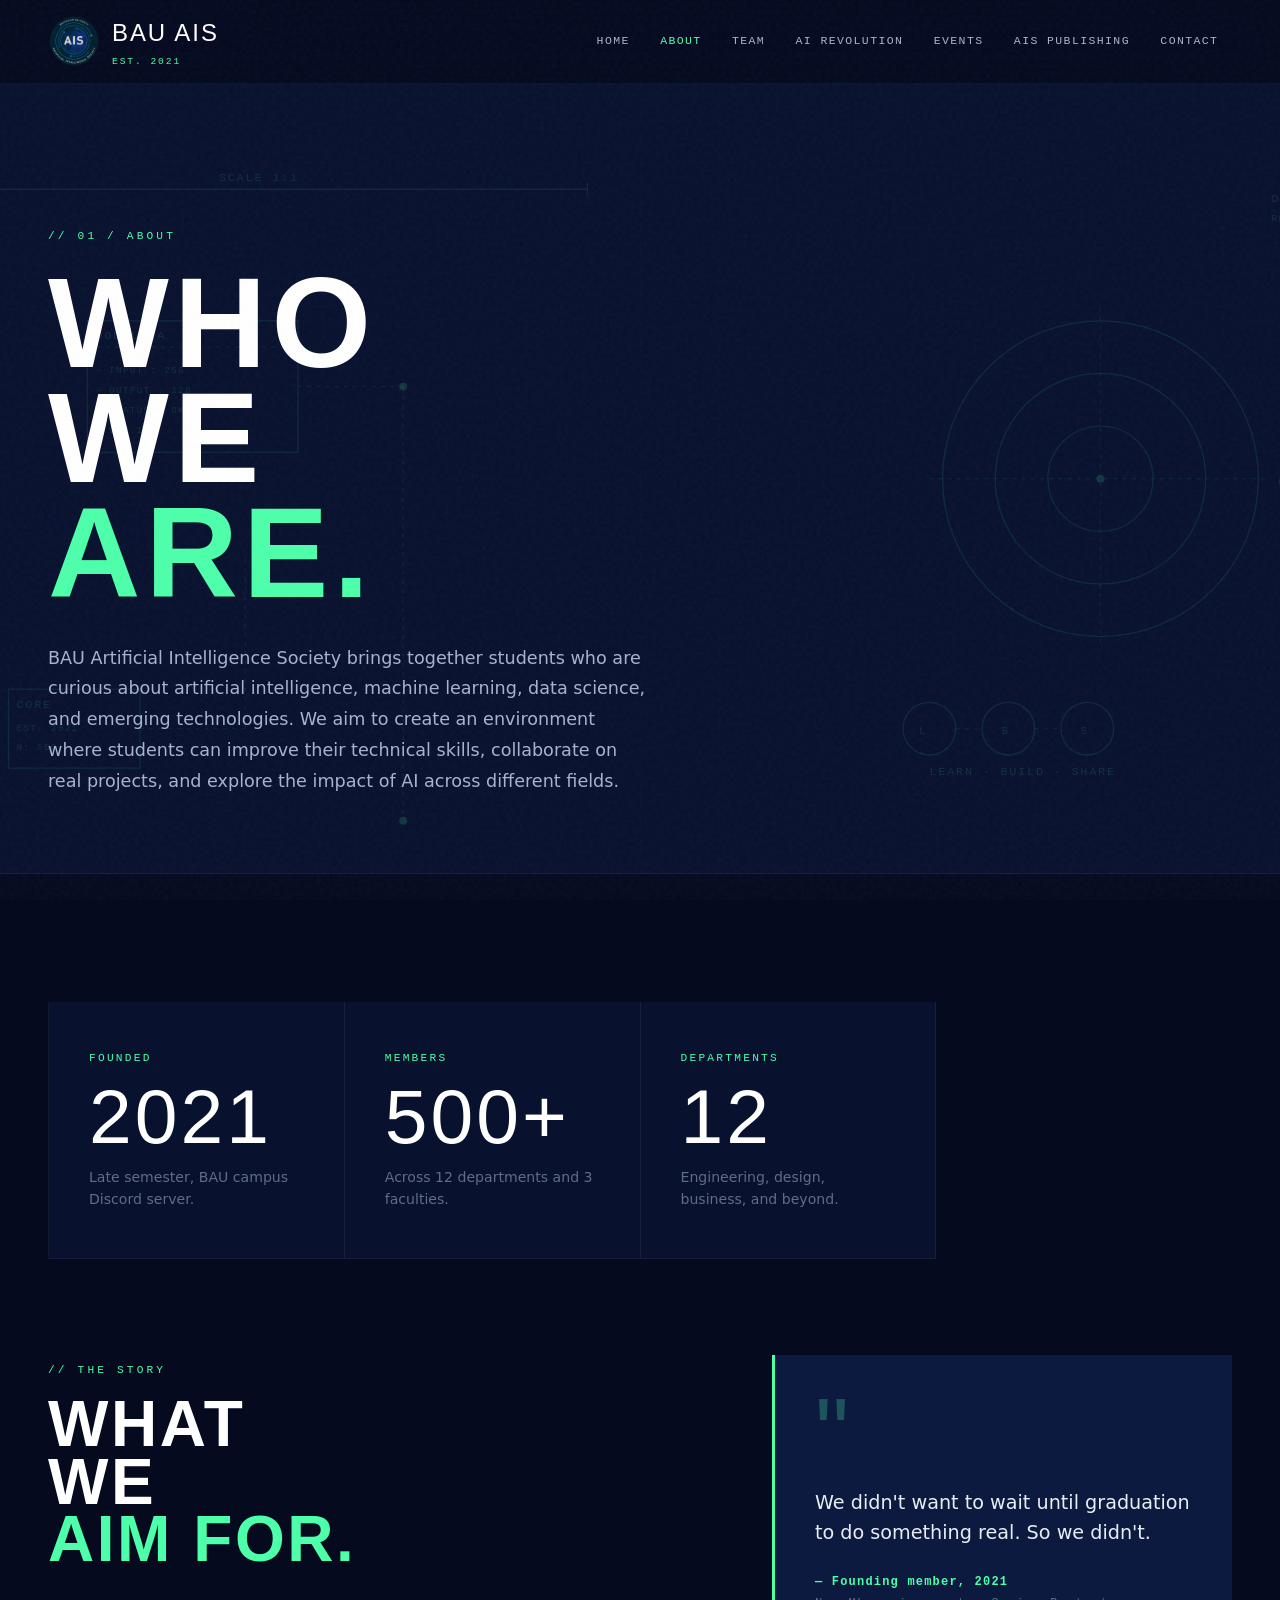
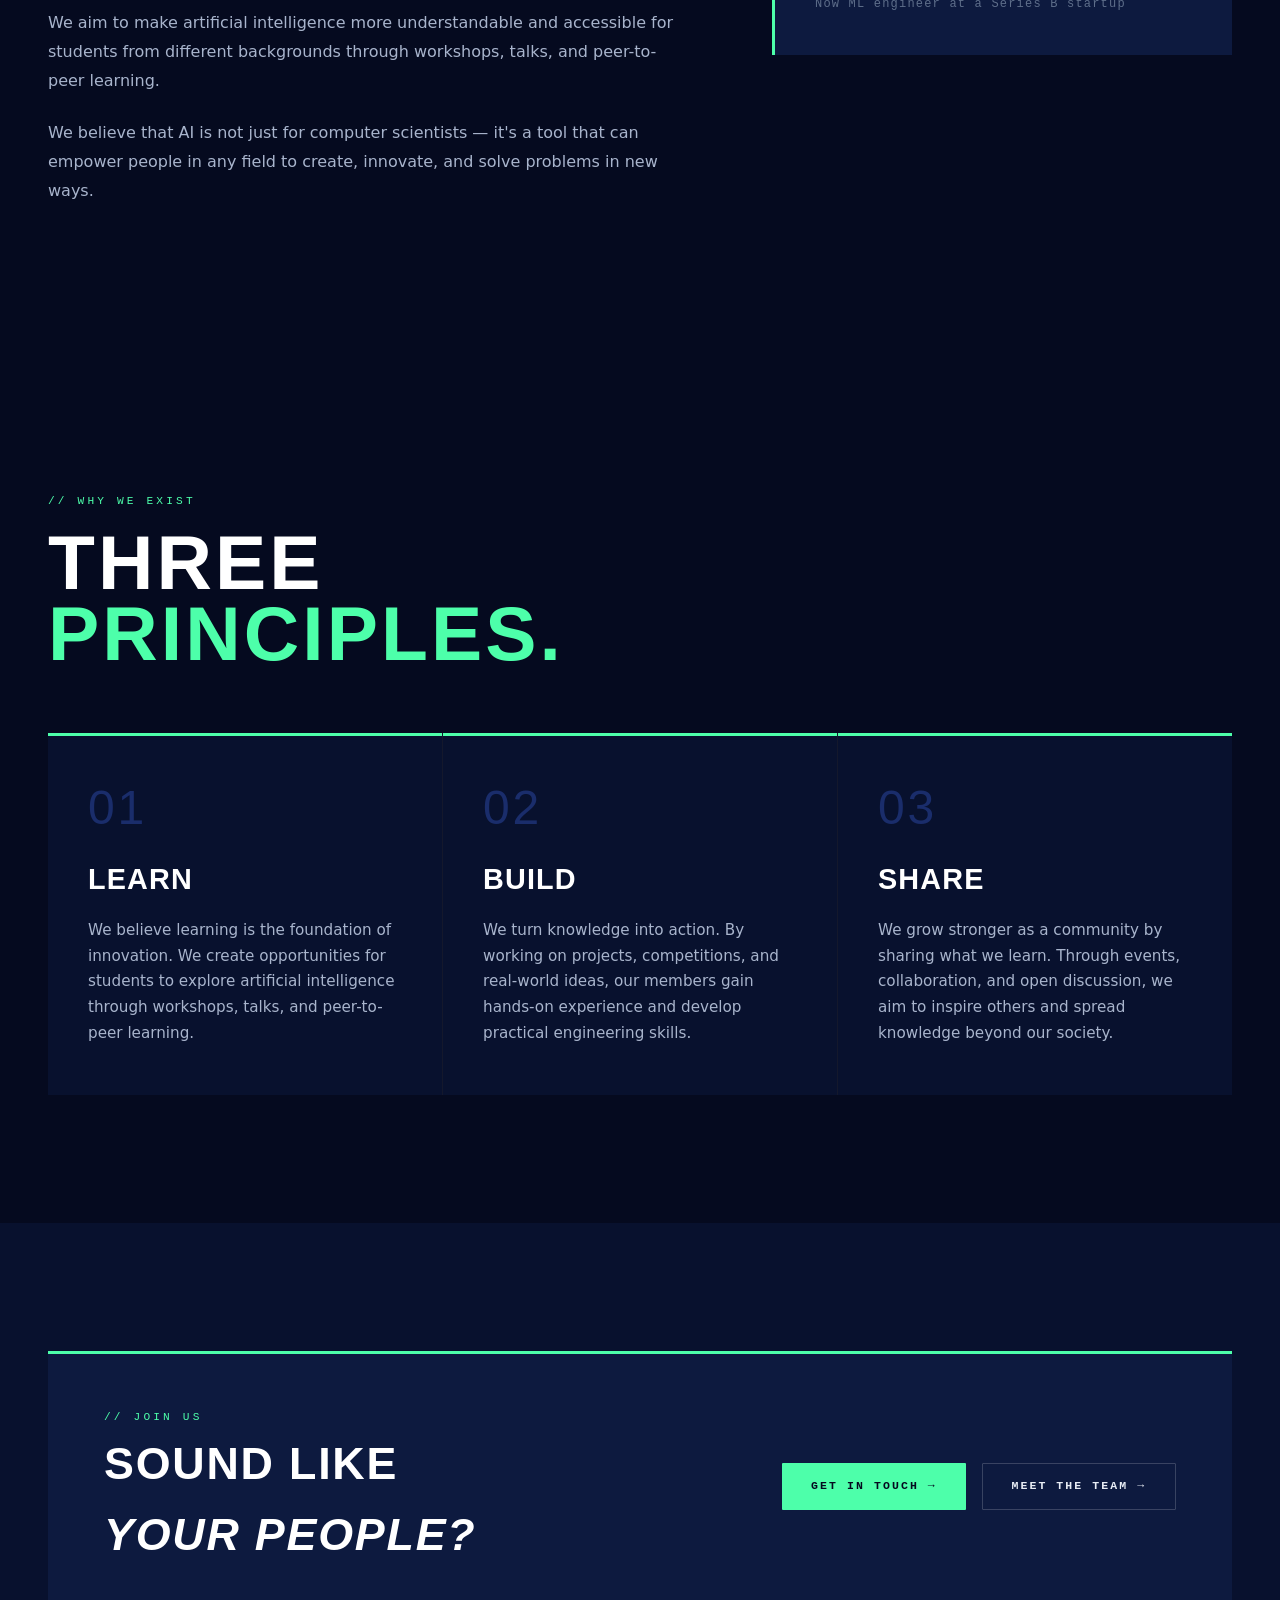
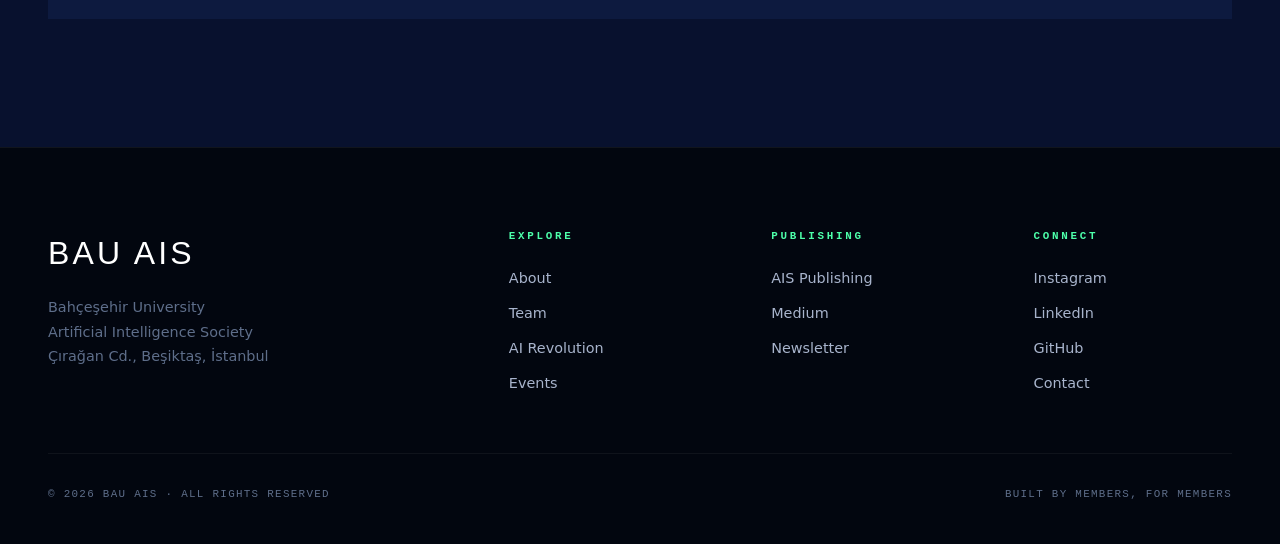
==== commit a54407ce: "Fix site-wide bugs and refresh content - Events: match filter categories to card tags, fix broken ma" ====
--- a/about.html
+++ b/about.html
@@ -87,7 +87,7 @@
           <rect x="0" y="0" width="100" height="60" class="bp-line-solid"/>
           <text x="6" y="14" class="bp-text">CORE</text>
           <text x="6" y="32" class="bp-text" style="font-size:7px">EST. 2021</text>
-          <text x="6" y="46" class="bp-text" style="font-size:7px">N: 60+</text>
+          <text x="6" y="46" class="bp-text" style="font-size:7px">N: 500+</text>
           <line x1="100" y1="30" x2="180" y2="30" class="bp-line"/>
           <line x1="180" y1="30" x2="180" y2="-100" class="bp-line"/>
         </g>
@@ -142,11 +142,11 @@
       <div class="story-grid reveal">
         <div class="story-text">
           <span class="eyebrow">// The Story</span>
-          <h2>What<br>We<br><em>Aım For.</em></h2>
+          <h2>What<br>We<br><em>Aim For.</em></h2>
           <p> We aim to make artificial intelligence more understandable and accessible
         for students from different backgrounds through workshops, talks, and
-        peer-to-peer learning. <strong></strong></p>
-          <p>we believe that AI is not just for computer scientists — it's a tool that can empower people in any field to create, innovate, and solve problems in new ways.</p>
+        peer-to-peer learning.</p>
+          <p>We believe that AI is not just for computer scientists — it's a tool that can empower people in any field to create, innovate, and solve problems in new ways.</p>
         </div>
         <div class="quote-card">
           <span class="quote-mark">"</span>
@@ -214,8 +214,8 @@
   <div class="footer-inner">
     <div class="footer-col"><div class="footer-brand">BAU AIS</div><address>Bahçeşehir University<br>Artificial Intelligence Society<br>Çırağan Cd., Beşiktaş, İstanbul</address></div>
     <div class="footer-col"><h4>Explore</h4><ul><li><a href="about.html">About</a></li><li><a href="team.html">Team</a></li><li><a href="ai-revolution.html">AI Revolution</a></li><li><a href="events.html">Events</a></li></ul></div>
-    <div class="footer-col"><h4>Publishing</h4><ul><li><a href="publishing.html">AIS Publishing</a></li><li><a href="#">Medium</a></li><li><a href="#">Newsletter</a></li></ul></div>
-    <div class="footer-col"><h4>Connect</h4><ul><li><a href="#">Instagram</a></li><li><a href="#">LinkedIn</a></li><li><a href="#">GitHub</a></li><li><a href="contact.html">Contact</a></li></ul></div>
+    <div class="footer-col"><h4>Publishing</h4><ul><li><a href="publishing.html">AIS Publishing</a></li><li><a href="https://medium.com/@bau_ai_society" target="_blank" rel="noopener">Medium</a></li><li><a href="#">Newsletter</a></li></ul></div>
+    <div class="footer-col"><h4>Connect</h4><ul><li><a href="https://www.instagram.com/ais.bau/" target="_blank" rel="noopener">Instagram</a></li><li><a href="https://www.linkedin.com/company/ais-bau/" target="_blank" rel="noopener">LinkedIn</a></li><li><a href="#">GitHub</a></li><li><a href="contact.html">Contact</a></li></ul></div>
   </div>
   <div class="footer-bottom"><span>© 2026 BAU AIS · All rights reserved</span><span>Built by members, for members</span></div>
 </footer>
--- a/inner.css
+++ b/inner.css
@@ -174,11 +174,21 @@
   display: grid;
   grid-template-columns: repeat(auto-fill, minmax(260px, 1fr));
   gap: 1px;
-  background: rgba(255,255,255,0.06);
+  /* Divider lines come from each card's 1px shadow, not the grid background, so empty slots show the
+     section background. The colour is opaque (6% white over navy-900) so the two shadows meeting in each
+     gap don't double up; overflow clips the shadows off the grid's outer edge. */
+  --team-line: color-mix(in srgb, var(--navy-900), #fff 6%);
+  overflow: hidden;
+}
+/* In the 4-column layout (4 × 260px + 3 × 1px gap), a last row of two is pushed into the middle two slots */
+.container:has(> .team-grid) { container-type: inline-size; }
+@container (min-width: 1043px) {
+  .team-grid > .team-card:nth-child(4n+1):nth-last-child(2) { grid-column: 2; }
 }
 .team-card {
   background: var(--navy-800);
   padding: 2.5rem 2rem;
+  box-shadow: 0 0 0 1px var(--team-line);
   transition: background 0.3s;
   position: relative;
   overflow: hidden;
@@ -451,155 +461,176 @@
 .filter-pill.active { background: var(--green); color: var(--navy-900); border-color: var(--green); }
 
 /* ─────────────────── PUBLISHING ─────────────────── */
-.pub-page { --pub-paper: #eeeae0; --pub-ink: #12171f; }
-.journal-feature {
-  display: grid;
-  grid-template-columns: 1.4fr 1fr;
-  gap: 0;
-  background: var(--pub-paper);
-  color: var(--pub-ink);
-  border-top: 4px solid var(--pub-ink);
-  margin-bottom: 4rem;
-}
-@media (max-width: 900px) { .journal-feature { grid-template-columns: 1fr; } }
-.journal-body { padding: 3rem 3rem 3rem 3rem; }
-.journal-meta {
-  font-family: var(--font-mono);
-  font-size: 0.68rem;
+
+/* ── Medium feed carousel (rendered by the script in publishing.html) ── */
+
+/* Arrows float over the left/right edges of the row, overlapping the end cards. */
+.medium-carousel-wrap { position: relative; margin-bottom: 4rem; }
+.medium-arrow {
+  position: absolute;
+  top: 50%;
+  transform: translateY(-50%);
+  z-index: 3;
+  width: 3.2rem;
+  height: 3.2rem;
+  display: grid;
+  place-items: center;
+  background: rgba(5,10,31,0.82);
+  backdrop-filter: blur(8px);
+  border: 1px solid rgba(255,255,255,0.16);
+  border-radius: 50%;
+  color: var(--off-white);
+  font-family: var(--font-mono);
+  font-size: 1.05rem;
+  cursor: pointer;
+  transition: background 0.3s var(--ease), border-color 0.3s var(--ease),
+              color 0.3s var(--ease), opacity 0.3s var(--ease);
+}
+.medium-arrow-prev { left: -1.1rem; }
+.medium-arrow-next { right: -1.1rem; }
+@media (max-width: 900px) { .medium-arrow-prev { left: 0.5rem; } .medium-arrow-next { right: 0.5rem; } }
+.medium-arrow:hover:not(:disabled) {
+  background: var(--green);
+  border-color: var(--green);
+  color: var(--navy-900);
+}
+.medium-arrow:focus-visible { outline: 2px solid var(--green); outline-offset: 3px; }
+.medium-arrow:disabled { opacity: 0; pointer-events: none; }
+
+.medium-carousel {
+  overflow-x: auto;
+  overflow-y: hidden;
+  scroll-snap-type: x mandatory;
+  overscroll-behavior-x: contain;
+  scrollbar-width: none;            /* arrows and swipe are the affordance */
+  -ms-overflow-style: none;
+  background: rgba(255,255,255,0.06);
+  border: 1px solid rgba(255,255,255,0.06);
+  cursor: grab;
+  -webkit-overflow-scrolling: touch;   /* native swipe handles touch; JS drag covers mouse */
+}
+.medium-carousel::-webkit-scrollbar { display: none; }
+/* While dragging with a mouse, follow the cursor instead of snapping.
+   Deliberately no `pointer-events: none` on the cards here — it changes the
+   click target and stops links opening. The click-swallowing handler in
+   publishing.html covers that instead. */
+.medium-carousel.is-dragging { cursor: grabbing; scroll-snap-type: none; user-select: none; }
+.medium-track { display: flex; gap: 1px; align-items: stretch; }
+.medium-card {
+  flex: 0 0 clamp(250px, 30vw, 340px);
+  scroll-snap-align: start;
+  background: var(--navy-800);
+  display: flex;
+  flex-direction: column;
+  color: inherit;
+  transition: background 0.3s;
+}
+@media (max-width: 560px) { .medium-card { flex-basis: 84%; } }
+.medium-card:hover { background: var(--navy-700); }
+/* Medium's post covers are 3:2 (1200x800). Matching that ratio and using
+   `contain` means the whole cover is visible — these are title cards, so
+   cropping them cuts off text. */
+.medium-thumb {
+  position: relative;
+  aspect-ratio: 3 / 2;
+  overflow: hidden;
+  background: var(--navy-900);
+  border-bottom: 1px solid rgba(255,255,255,0.06);
+}
+.medium-thumb img {
+  width: 100%; height: 100%;
+  object-fit: contain;
+  display: block;
+  -webkit-user-drag: none;
+  user-select: none;
+  filter: saturate(0.55) contrast(1.05);
+  transition: transform 0.6s var(--ease-out), filter 0.4s;
+}
+.medium-card:hover .medium-thumb img { transform: scale(1.05); filter: none; }
+.medium-thumb.is-empty {
+  display: grid;
+  place-items: center;
+  font-family: var(--font-display);
+  font-size: 2rem;
+  letter-spacing: 0.12em;
+  color: var(--navy-500);
+}
+.medium-card-body {
+  padding: 1.6rem 1.5rem 1.8rem;
+  display: flex;
+  flex-direction: column;
+  flex: 1;
+  gap: 0.7rem;
+}
+.medium-meta {
+  font-family: var(--font-mono);
+  font-size: 0.66rem;
+  letter-spacing: 0.15em;
+  text-transform: uppercase;
+  color: var(--gray-500);
+  display: flex;
+  gap: 1.2rem;
+}
+.medium-meta .cat { color: var(--green); }
+.medium-title {
+  font-family: var(--font-display);
+  font-size: 1.35rem;
+  letter-spacing: 0.03em;
+  line-height: 1.05;
+  color: var(--off-white);
+  text-transform: uppercase;
+  transition: color 0.25s;
+}
+.medium-card:hover .medium-title { color: var(--green); }
+.medium-excerpt { color: var(--gray-500); font-size: 0.85rem; line-height: 1.6; }
+.medium-cta {
+  margin-top: auto;
+  padding-top: 0.6rem;
+  font-family: var(--font-mono);
+  font-size: 0.66rem;
+  font-weight: 700;
   letter-spacing: 0.18em;
   text-transform: uppercase;
-  color: #666;
-  display: flex;
-  gap: 1.5rem;
-  margin-bottom: 1.5rem;
-  flex-wrap: wrap;
-}
-.journal-meta span:first-child { color: var(--pub-ink); font-weight: 700; }
-.journal-feature h2 {
-  font-family: var(--font-display);
-  font-size: clamp(2rem, 4vw, 3.5rem);
+  color: var(--gray-700);
+  transition: color 0.25s;
+}
+.medium-card:hover .medium-cta { color: var(--green); }
+
+/* ── Loading skeletons ── */
+.medium-skeleton {
+  flex: 0 0 clamp(250px, 30vw, 340px);
+  background: var(--navy-800);
+  padding-bottom: 1.8rem;
+}
+.medium-skeleton .sk-thumb,
+.medium-skeleton .sk-line {
+  display: block;
+  background: linear-gradient(90deg, var(--navy-700) 0%, var(--navy-600) 50%, var(--navy-700) 100%);
+  background-size: 200% 100%;
+  animation: skShimmer 1.4s linear infinite;
+}
+.medium-skeleton .sk-thumb { aspect-ratio: 3 / 2; margin-bottom: 1.6rem; }
+.medium-skeleton .sk-line { height: 0.7rem; margin: 0.6rem 1.5rem; }
+.medium-skeleton .sk-sm { width: 35%; }
+.medium-skeleton .sk-short { width: 60%; }
+@keyframes skShimmer { to { background-position: -200% 0; } }
+@media (prefers-reduced-motion: reduce) { .medium-skeleton .sk-thumb, .medium-skeleton .sk-line { animation: none; } }
+
+/* ── Feed unavailable ── */
+.medium-carousel.medium-failed { overflow: visible; background: var(--navy-800); }
+.medium-carousel.medium-failed .medium-track { display: block; }
+.medium-error { padding: 3.5rem 2rem; text-align: center; }
+.medium-error h3 {
+  font-family: var(--font-display);
+  font-size: clamp(1.5rem, 3vw, 2.2rem);
   letter-spacing: 0.03em;
-  line-height: 0.95;
-  color: var(--pub-ink);
-  text-transform: uppercase;
-  margin-bottom: 1.5rem;
-}
-.journal-feature .lede {
-  font-size: 1.1rem;
-  line-height: 1.6;
-  color: #333;
-  margin-bottom: 1.5rem;
-  font-style: italic;
-}
-.journal-feature .body p { color: #2a2a2a; font-size: 0.95rem; line-height: 1.7; margin-bottom: 1rem; }
-.journal-author {
-  padding-top: 1.5rem;
-  border-top: 1px solid rgba(0,0,0,0.12);
-  margin-top: 1rem;
-}
-.journal-author strong { font-weight: 700; color: var(--pub-ink); display: block; }
-.journal-author span { font-family: var(--font-mono); font-size: 0.75rem; color: #666; letter-spacing: 0.05em; }
-.journal-aside {
-  border-left: 1px solid rgba(0,0,0,0.12);
-  padding: 3rem 2.5rem;
-  display: flex;
-  flex-direction: column;
-  gap: 2rem;
-  background: #e8e4d8;
-}
-@media (max-width: 900px) { .journal-aside { border-left: none; border-top: 1px solid rgba(0,0,0,0.12); } }
-.journal-aside h4 {
-  font-family: var(--font-mono);
-  font-size: 0.68rem;
-  letter-spacing: 0.22em;
-  text-transform: uppercase;
-  color: #555;
-  margin-bottom: 0.5rem;
-}
-.journal-aside ul { list-style: none; padding: 0; }
-.journal-aside li {
-  padding: 0.7rem 0;
-  border-top: 1px solid rgba(0,0,0,0.08);
-  font-size: 0.95rem;
-  color: var(--pub-ink);
-  line-height: 1.4;
-}
-.journal-aside li small {
-  display: block;
-  font-family: var(--font-mono);
-  font-size: 0.66rem;
-  letter-spacing: 0.12em;
-  color: #777;
-  margin-top: 0.25rem;
-  text-transform: uppercase;
-}
-
-.article-list { display: flex; flex-direction: column; }
-.article-row {
-  display: grid;
-  grid-template-columns: 80px 1fr auto;
-  gap: 2rem;
-  padding: 2rem 1rem;
-  border-top: 1px solid rgba(255,255,255,0.06);
-  align-items: start;
-  transition: background 0.3s, padding-left 0.3s;
-  color: inherit;
-}
-.article-row:last-child { border-bottom: 1px solid rgba(255,255,255,0.06); }
-.article-row:hover { background: var(--navy-800); padding-left: 2rem; }
-.article-row:hover .article-title { color: var(--green); }
-.article-row:hover .article-arrow { transform: translateX(6px); color: var(--green); }
-.article-num {
-  font-family: var(--font-display);
-  font-size: 1.5rem;
-  letter-spacing: 0.06em;
-  color: var(--navy-400);
-}
-.article-meta {
-  font-family: var(--font-mono);
-  font-size: 0.68rem;
-  letter-spacing: 0.15em;
-  color: var(--gray-500);
+  color: var(--off-white);
   text-transform: uppercase;
   margin-bottom: 0.8rem;
-  display: flex;
-  gap: 1.5rem;
-}
-.article-meta .cat { color: var(--green); }
-.article-title {
-  font-family: var(--font-display);
-  font-size: clamp(1.3rem, 2.5vw, 2rem);
-  letter-spacing: 0.03em;
-  line-height: 0.95;
-  color: var(--off-white);
-  text-transform: uppercase;
-  margin-bottom: 0.6rem;
-  transition: color 0.25s;
-}
-.article-excerpt { color: var(--gray-500); font-size: 0.9rem; line-height: 1.6; max-width: 580px; }
-.article-arrow { color: var(--gray-700); font-family: var(--font-mono); font-size: 1.1rem; align-self: center; transition: transform 0.25s, color 0.25s; }
-@media (max-width: 768px) { .article-row { grid-template-columns: 1fr; gap: 0.5rem; } .article-arrow { display: none; } }
-
-.pub-categories {
-  display: grid;
-  grid-template-columns: repeat(4, 1fr);
-  gap: 1px;
-  background: rgba(255,255,255,0.06);
-  margin-bottom: 4rem;
-}
-@media (max-width: 768px) { .pub-categories { grid-template-columns: 1fr 1fr; } }
-.pub-cat {
-  background: var(--navy-800);
-  padding: 2.5rem 2rem;
-  text-align: left;
-  cursor: pointer;
-  transition: background 0.3s;
-  display: block;
-}
-.pub-cat:hover { background: var(--navy-700); }
-.pub-cat-num { font-family: var(--font-display); font-size: 2.5rem; letter-spacing: 0.06em; color: var(--navy-500); display: block; line-height: 1; margin-bottom: 0.8rem; }
-.pub-cat h3 { font-family: var(--font-display); font-size: 1.4rem; letter-spacing: 0.04em; color: var(--white); text-transform: uppercase; margin-bottom: 0.3rem; }
-.pub-cat p { font-family: var(--font-mono); font-size: 0.72rem; color: var(--gray-500); letter-spacing: 0.08em; }
+}
+.medium-error p { color: var(--gray-500); font-size: 0.9rem; line-height: 1.6; max-width: 46ch; margin: 0 auto 1.8rem; }
+
+.medium-more { margin-top: 3rem; text-align: center; }
 
 /* ─────────────────── CONTACT ─────────────────── */
 .contact-grid {
